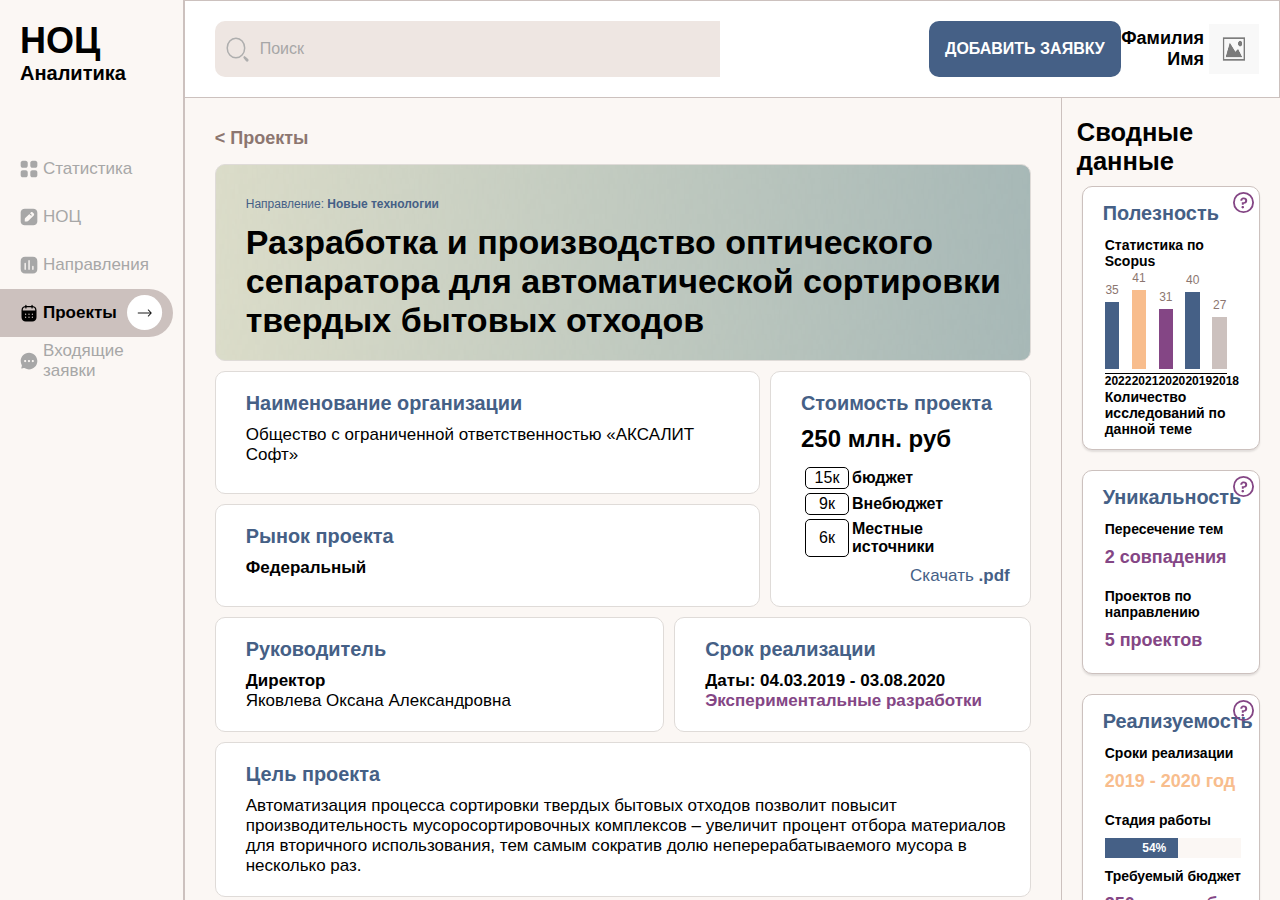
==== app/templates/index.html @ d34e3134 "Доработана отправка документов" ====
<html>
    <head>
        <title>НОЦ Аналитика</title>
        <link rel="stylesheet" href="../static/css/style.css">
    </head>
    <body>
        <header>
            <nav class="site-navigation">
                <div class="site-title">
                    <h1>НОЦ</h1>
                    <h3>Аналитика</h3>
                </div>
                <ul class="nav-items">
                    <li class="nav-item">
                        <a href="#" class="nav-item-link" id="nav-item-1">
                            <img src="../static/img/category.svg" class="nav-item-icon" width="18px" height="18px">
                            <span>Статистика</span>
                            <img src="../static/img/active_link.svg" class="nav_active_item" width="36px" height="36px">
                        </a>
                    </li>
                    <li class="nav-item">
                        <a href="#" class="nav-item-link" id="nav-item-2">
                            <img src="../static/img/square.svg" class="nav-item-icon"  width="18px" height="18px">
                            <span>НОЦ</span>
                            <img src="../static/img/active_link.svg" class="nav_active_item" width="36px" height="36px">
                        </a>
                    </li>
                    <li class="nav-item">
                        <a href="#" class="nav-item-link" id="nav-item-3">
                            <img src="../static/img/chart.svg" class="nav-item-icon"  width="18px" height="18px">
                            <span>Направления</span>
                            <img src="../static/img/active_link.svg" class="nav_active_item" width="36px" height="36px">
                        </a>
                    </li>
                    <li class="nav-item">
                        <a href="#" class="nav-item-link active" id="nav-item-4">
                            <img src="../static/img/calendar.svg" class="nav-item-icon"  width="18px" height="18px">
                            <span>Проекты</span>
                            <img src="../static/img/active_link.svg" class="nav_active_item" width="36px" height="36px">
                        </a>
                    </li>
                    <li class="nav-item">
                        <a href="#" class="nav-item-link" id="nav-item-5">
                            <img src="../static/img/chat.svg" class="nav-item-icon"   width="18px" height="18px">
                            <span>Входящие заявки</span>
                            <img src="../static/img/active_link.svg" class="nav_active_item" width="36px" height="36px">
                        </a>
                    </li>
                </ul>
            </nav>
        </header>
        <main>
            <section class="top-content">
                <div class="top-menu">
                    <div class="search">
                        <input type="text" placeholder="Поиск">
                        <img src="../static/img/search.svg" height="25px" width="25px" class="search-icon">
                    </div>
                    <button id="add_request">Добавить заявку</button>
                    <div class="profile">
                        <span>Фамилия <br> Имя</span>
                        <img src="../static/img/space.jpg" class="profile-icon" alt="Аватарка" width="50px" height="50px">
                    </div>
                </div>
            </section>
            <section class="left-content">
                <a href="#" id="back_link">&#706; Проекты</a>
                <div class="project_info">
                <div class="project_name">
                    <p>Направление: <b>Новые технологии</b></p>
                    <h1>Разработка и производство оптического сепаратора для автоматической сортировки твердых бытовых отходов</h1>
                </div>
                <div class="name_organisation left_cont_div">
                    <h3>Наименование организации</h3>
                    <p>Общество с ограниченной ответственностью &laquo;АКСАЛИТ Софт&raquo;</p>
                </div>
                <div class="project_cost left_cont_div">
                    <h3>Стоимость проекта</h3>
                    <p class="total_cost">250 млн. руб</p>
                    <table class="cost_table">
                        <tr>
                            <td class="cost">15к</td>
                            <td class="cost_name">бюджет</td>
                        </tr>
                        <tr>
                            <td class="cost">9к</td>
                            <td class="cost_name">Внебюджет</td>
                        </tr>
                        <tr>
                            <td class="cost">6к</td>
                            <td class="cost_name">Местные источники</td>
                        </tr>
                    </table>
                    <a href="#" download="" class="download_link">Скачать <b>.pdf</b></a>
                </div>
                <div class="project_market left_cont_div">
                    <h3>Рынок проекта</h3>
                    <p><b>Федеральный</b></p>
                </div>
                <div class="director left_cont_div">
                    <h3>Руководитель</h3>
                    <p><b>Директор</b></p>
                    <p>Яковлева Оксана Александровна</p>
                </div>
                <div class="implem_period left_cont_div">
                    <h3>Срок реализации</h3>
                    <p><b>Даты: <data>04.03.2019 - 03.08.2020</data></b></p>
                    <p class="implem_period_info">Экспериментальные разработки</p>
                </div>
                <div class="project_objective left_cont_div">
                  <h3>Цель проекта</h3>
                  <p>Автоматизация процесса сортировки твердых бытовых отходов позволит повысит производительность мусоросортировочных комплексов – увеличит процент отбора материалов для вторичного использования, тем самым сократив долю неперерабатываемого мусора в несколько раз.</p>
                </div>
                <div class="justifi_need left_cont_div">
                    <h3>Обоснование необходимости проекта</h3>
                    <p><b>Проблемы:</b></p>
                    <ol>
                        <li>отсутствие культуры сортировки мусора жителей городов;</li>
                        <li>высокий процент неперерабатываемого мусора на мусоросортировочных комплексах;</li>
                        <li>дорогостоящее импортное оборудование</li>
                    </ol>
                    <p><b>Возможности:</b></p>
                    <p>В проекте участвуют признанные эксперты из разных областей. Компания «АКСАЛИТ Софт» является экспертом в области анализа изображений на видеопотоке. ОАО «ПО «УОМЗ» производит оптико-электронные системы различного назначения. АО «ПНО «Орион» специализируется на разработке и выпуске изделий микрофотоэлектроники для оснащения оптико-электронных систем и комплексов в интересах науки промышленности, обороны, космической и других отраслей.</p>
                </div>
                <div class="project_result left_cont_div">
                    <h3>Результат проекта</h3>
                    <p>Конечным продуктом проекта является оптический сепаратор со следующими конкурентными преимуществами: </p>
                    <ol>
                        <li>100% разделение всех видов пластика;</li>
                        <li>размер определяемой фракции от 10 до 300 мм;</li>
                        <li>производительность 2-8 тонн в час;</li>
                        <li>средняя потребляемая мощность 8 кВт/ч;</li>
                        <li>отечественное производство;</li>
                        <li>доступность цены по сравнению с зарубежными аналогами</li>
                    </ol>
                </div>
                <div class="project_consumers left_cont_div">
                    <h3>Потребители проекта</h3>
                    <p>Основными потребителями являются мусоросортировочные комплексы и предприятия по переработке вторичного сырья со всей страны.</p>
                </div>
                </div>
            </section>
            <section class="right-content">
                <h2>Сводные данные</h2>
                <div class="uniqueness_col">
                    <img src="../static/img/question_mark.svg" class="question-mark"  title="Подробная информация" width="21px" height="21px">
                    <h3 class="uniqueness_col_title">Полезность</h3>
                    <table сlass="uniqueness_col_table">
                        <tr>
                            <td class="project_crit no_standart_td">Статистика по Scopus</td>
                            <td class="no_standart_td">
                                <div class="chart">
                                    <div class="x-axis"></div>
                                </div>
                            </td>
                        </tr>
                        <tr>
                            <td class="project_crit no_standart_td">Количество исследований по данной теме</td>
                        </tr>
                    </table>
                </div>
                <div class="uniqueness_col">
                    <img src="../static/img/question_mark.svg" class="question-mark" title="Подробная информация" width="21px" height="21px">
                    <h3 class="uniqueness_col_title">Уникальность</h3>
                    <table сlass="uniqueness_col_table">
                        <tr>
                            <td class="project_crit no_standart_td">Пересечение тем</td>
                            <td class="value_project_crit no_standart_td">2 совпадения</td>
                        </tr>
                        <tr>
                            <td class="project_crit no_standart_td">Проектов по направлению</td>
                            <td class="value_project_crit no_standart_td">5 проектов</td>
                        </tr>
                    </table>
                </div>
                <div class="uniqueness_col">
                    <img src="../static/img/question_mark.svg" class="question-mark" title="Подробная информация" width="21px" height="21px">
                    <h3 class="uniqueness_col_title">Реализуемость</h3>
                    <table сlass="uniqueness_col_table">
                        <tr>
                            <td class="project_crit no_standart_td">Сроки реализации</td>
                            <td class="value_project_crit_data no_standart_td">2019 - 2020 год</td>
                        </tr>
                        <tr>
                            <td class="project_crit no_standart_td">Стадия работы</td>
                            <td class="progress_bar no_standart_td">
                                <div class="progress-bar">
                                    <div class="progress">
                                      <span class="progress-text">54%</span>
                                </div>
                            </td>
                        </tr>
                        <tr>
                            <td class="project_crit no_standart_td">Требуемый бюджет</td>
                            <td class="value_project_crit no_standart_td">250 млн. руб</td>
                        </tr>
                    </table>
                </div>
            </section>
        </main>


        <div id="blackout"></div>
        <div id="form">
            <form action="/upload_file" method="post" enctype="multipart/form-data">
                <p>Перенесите документ</p>
                <label for="file-upload" class="custom-file-upload">
                    <img src="../static/img/download.svg" alt="Upload Image" width="106px" height="106px">
                    <p class="form-text">Загрузите документ в формате<br> <b>.pdf</b> или <b>.doc</b></p>
                  </label>
                  <input type="file" id="file-upload" name="file" accept=".pdf,.doc,.docx">
                <div class="form_buttons">
                    <button class="fill_form_butn" type="button">ЗАПОЛНИТЬ ФОРМУ</button>
                    <input class="send_doc_butn" type="submit" value="ОТПРАВИТЬ ДОКУМЕНТ">
                </div>
            </form>
        </div>
        <script src="../static/src/script.js"></script>
    </body>
</html>
---- app/static/css/style.css ----
body{
    margin: 0;
    padding: 0;
    font-family: 'Poppins', sans-serif;
    font-size: 17px;
    display: flex;
    flex-wrap: nowrap;
    background-color: #FBF7F4;
}

header{
    flex: 1;
    width: 265px;
    height: 100vh;
    overflow: hidden;
    border-right: 1px solid #CCC1BE;
}

.site-title{
    margin: 0;
    padding: 20px;
}

h1, h3{
    margin: 0;
    padding: 0;
}

.site-title h1{
    font-size: 36px;
}

.site-title h3{
    font-size: 20px;
}

a{
    margin: 0;
    padding: 0;
    text-decoration: none;
    color: inherit;
}

.nav-items{
    margin: 0;
    padding: 0;
    margin-top: 40px;
    margin-right: 10px;
    list-style: none;
}

.nav-item-icon{
    margin-right: 5px;
    padding-top: 15px;
    padding-bottom: 15px;
}

.nav-item a {
    display: flex;
    align-items: center;
    padding-left: 20px;
    color: #A7A7A7;
}

.nav_active_item{
    display: none;
    padding: 0;
    margin: 0;
    margin-left: auto;
    margin-right: 10px;
}

.nav-item-link:hover .nav_active_item, .active .nav_active_item{
    display: block;
}

.nav-item-link:hover{
    background-color: #CCC1BE;
    border-top-right-radius: 30px;
    border-bottom-right-radius: 30px;
    color: black;
    font-weight: bold;
}

.nav-item-link:hover .nav-item-icon, .active .nav-item-icon{
    filter: brightness(0) saturate(100%);
}

.active{
    background-color: #CCC1BE;
    border-top-right-radius: 30px;
    border-bottom-right-radius: 30px;
    color: black !important;
    font-weight: bold;
}

main{
    flex: 6;
    width: 100%;
    display: grid;
    grid-template-columns: 2fr 0.5fr;
    grid-template-rows: repeat(2, auto);
    grid-template-rows: auto 1fr;
}


.top-content{
    grid-column: 1 / -1;
    overflow: hidden;
    background-color: #FFFFFF;
    border: 1px solid #CCC1BE;
}

.top-menu{
    margin: 0;
    padding: 20px;
    padding-left: 30px;
    display: flex;
}

.search{
    display: inline-flex;
    width: 514px;
    height: 56px;
    margin: 0;
    padding: 0;
    border-radius: 10px;
    border-style: none;
    background-color: #EEE6E2;

}

.search-icon{
    align-self: center;
    padding-left: 10px;
    padding-right: 10px;
    order: -1;
}
.search input{
    margin: 0;
    padding: 0;
    border: 0;
    width: 460px;
    height: 56px;
    background-color: #EEE6E2;
}

.search input::placeholder {
    font-size: 16px;
    color: #A7A7A7;
}
.search input:focus {
    outline: none;
  }

.top-menu button{
    width: 212px;
    height: 56px;
    margin-left: 20%;
    border-style: none;
    border-radius: 10px;
    background-color: #456086;
    color: white;
    font-size: 16px;
    font-weight: bold;
    text-transform: uppercase;
    cursor: pointer;
}

.profile{
    display: flex;
    align-items: center;
    padding: 0;
    margin: 0;
    margin-left: auto;
    font-size: 18px;
    font-weight: bold;
    text-align: end;
}

.profile-icon{
    margin-left: 5px;
}

.left-content{
    overflow-y: scroll; 
    padding: 30px;
    border-left: 1px solid #CCC1BE;

    /* Строчка ниже "обединяет" элемента left-content и right-content */
    /* grid-column: 1 / span 2; */
}

.project_info{
    display: grid;
    grid-template-areas: "a a a a a a"
                         "b b b b b c"
                         "d d d d d c"
                         "e e e e f f"
                         "g g g g g g"
                         "h h h h h h"
                         "i i i i i i"
                         "j j j j j j";
    gap: 10px;
}

.right-content{
    overflow-y: scroll;
    border-left: 1px solid #CCC1BE;
 
}

.left-content::-webkit-scrollbar, .right-content::-webkit-scrollbar{
    display: none;
}


#blackout{
    background-color: rgba(1, 1, 1, 0.3);
    position: fixed;
    z-index: 100;
    display: none;
    width: 100%;
    height: 100%;
}


#form{
    z-index: 150;
    width: 600px;
    height: 300px;
    text-align: center;
    font-weight: bold;
    font-size: 20px;
    color: #456086;
    display: none;
    position: fixed;
    top: 50%;
    left: 50%;
    transform: translate(-50%, -50%);
    background-color: #FFFFFF;
    border-radius: 5px;
    border: none;
}

#form form{
    height: 100%;
    width: 100%;
}

.fill_form_butn, .send_doc_butn{
    width: 180px;
    height: 45px;
    border-radius: 5px;
    font-weight: bold;
    cursor: pointer;
}

.form_buttons{
    display: flex;
    flex-wrap: nowrap;
    column-gap: 20px;
    position: absolute;
    left: 0; bottom: 10px; right: 0;
    justify-content: center;

}

.fill_form_butn{
    color: #456086;
    border-color: #456086;
    background-color: #FFFFFF;
    border-style: solid;
}

.send_doc_butn{
    color: #FFFFFF;
    border: none;
    background-color: #456086;
}

#file-upload {
    display: none;
}

.custom-file-upload p{
    font-size: 14px;
    color: black;
    font-weight: normal;
}

.custom-file-upload {
    display: inline-block;
    cursor: pointer;
}

.right-content h2{
    margin: 0;
    padding: 0;
    margin-top: 20px;
    margin-left: 15px;
}

.uniqueness_col{
    position: relative;
    margin: 20px;
    margin-top: 10px;
    padding: 0;
    padding-top: 15px;
    padding-left: 20px;
    padding-right: 10px;
    background-color: #FFFFFF;
    border-radius: 10px;
    border-style: solid;
    border-color: #CCC1BE;
    border-width: thin;
    box-shadow: 0 2px 2px rgba(0, 0, 0, 0.10);
}

table{
    padding: 0;
    margin: 0;
    
}

tr, .no_standart_td{
    border: none;
    display: block;
    padding: 0;
    margin: 0;
}

.question-mark{
    position: absolute;
    top: 0;
    right: 0;
    padding: 5px;
    cursor: pointer;
}

.uniqueness_col_title{
    color: #456086;
    font-weight: bold;
    padding-bottom: 10px;
}

.project_crit{
    font-weight: bold;
    font-size: 14px;
    padding-bottom: 10px;
}

.value_project_crit, .value_project_crit_data{
    color: #844685;
    font-weight: bold;
    font-size: 18px;
    padding-bottom: 20px;
}

.value_project_crit_data{
    color: #F8BD8D;
}

.progress-bar {
    width: 100%;
    height: 20px;
    margin-bottom: 10px;
    background-color: #FBF7F4;
  }
  
.progress {
    width: 54%;
    height: 100%;
    background-color: #456086;
    position: relative;
    display: flex;
    align-items: center;
    justify-content: center;
}
  
.progress-text {
    color: #FFFFFF;
    font-size: 12px;
    font-weight: bold;
    position: absolute;
    right: 0;
    transform: translateX(-50%);
}

.chart {
    margin-top: 10px;
    margin-right: 20px;
    display: block;
    width: auto;
    height: 100px;
    position: relative;

}
.bar {
    width: 20%;
    margin-right: 2%;
    display: inline-block;
    position: absolute;
    bottom: 20px;

    /* Прикалюха */
    white-space: nowrap;
}
.bar-value {
    position: absolute;
    bottom: calc(100% + 5px);
    left: 0;
    right: 0;
    text-align: center;
    font-size: 12px;
    color: #8C7670;
}
.x-axis {
    position: absolute;
    bottom: -5px;
    left: 0;
    right: 0;
    height: 20px;
    border-top: solid #000 thin;

    /* Прикалюха */
    white-space: nowrap;

}
.x-axis-value {
    position: absolute;
    display: inline-block;
    width: 20%;
    margin-right: 2%;
    text-align: center;
    font-size: 12px;
    font-weight: bold;
}

.project_info div{
    background-color: #FFFFFF;
    border-style: solid;
    border-color: #DFDBD8;
    border-width: thin;
    border-radius: 10px;
    padding: 20px;
    padding-left: 30px;
}

.left-content h3{
    color: #456086;
    margin: 0;
    margin-bottom: 10px;
    padding: 0;
}

ol{
    margin: 0;
    margin-top: 10px;
    margin-bottom: 10px;
    padding: 0;
    list-style: 0;
}
ol li{
    list-style: none;
    padding: 0;
    margin: 0;
}

ol li::before{
    content: "\2014";
    margin-right: 5px;
}

.left_cont_div p, .left_cont_div b{
    padding: 0;
    margin: 0;
}

.name_organisation{
    grid-area: b;
}

.project_cost{
    grid-area: c;
}

.project_market{
    grid-area: d;
}

.director{
    grid-area: e;
}

.implem_period{
    grid-area: f;
}

.project_objective{
    grid-area: g;
}

.justifi_need{
    grid-area: h;
}

.project_result{
    grid-area: i;
}

.project_consumers{
    grid-area: j;
}

.total_cost{
    font-size: 24px;
    font-weight: bold;
}

.cost_table{
    margin-top: 10px;
}

.cost{
    width: 40px;
    text-align: center;
    border-style: solid;
    border-width: thin;
    border-radius: 5px;
}

.cost_name{
    font-weight: bold;
}

.project_name{
    grid-area: a;
    background: url("../img/project_name_bg.png");
    background-attachment: fixed;
    background-repeat: no-repeat;
    background-size: 100% 100%;
}

.project_name p{
    color: #456086;
    font-size: 12px;
}

.implem_period_info{
    color:#844685;
    font-weight: bold;
}

.download_link{
    margin-top: 5px;
    color: #456086;
    float: right;
}

#back_link{
    display: block;
    margin-bottom: 15px;
    color: #8C7670;
    font-weight: bold;
    font-size: 18px;
}

#uniqueness_inform{
    display: block;
    width: 600px;
    height: 300px;
    z-index: 100;
    position: fixed;
    top: 50%;
    left: 50%;
    transform: translate(-50%, -50%);
    text-align: center;
    background-color: #FFFFFF;
    border-radius: 5px;
    border: none;
}


@media screen and (max-width: 800px) {
    .right-content{
        display: none;
    }
    main{
        grid-template-columns: 1fr;
    }
}
@media screen and (max-width: 1000px) {
    header{
        display: none;
    }
}
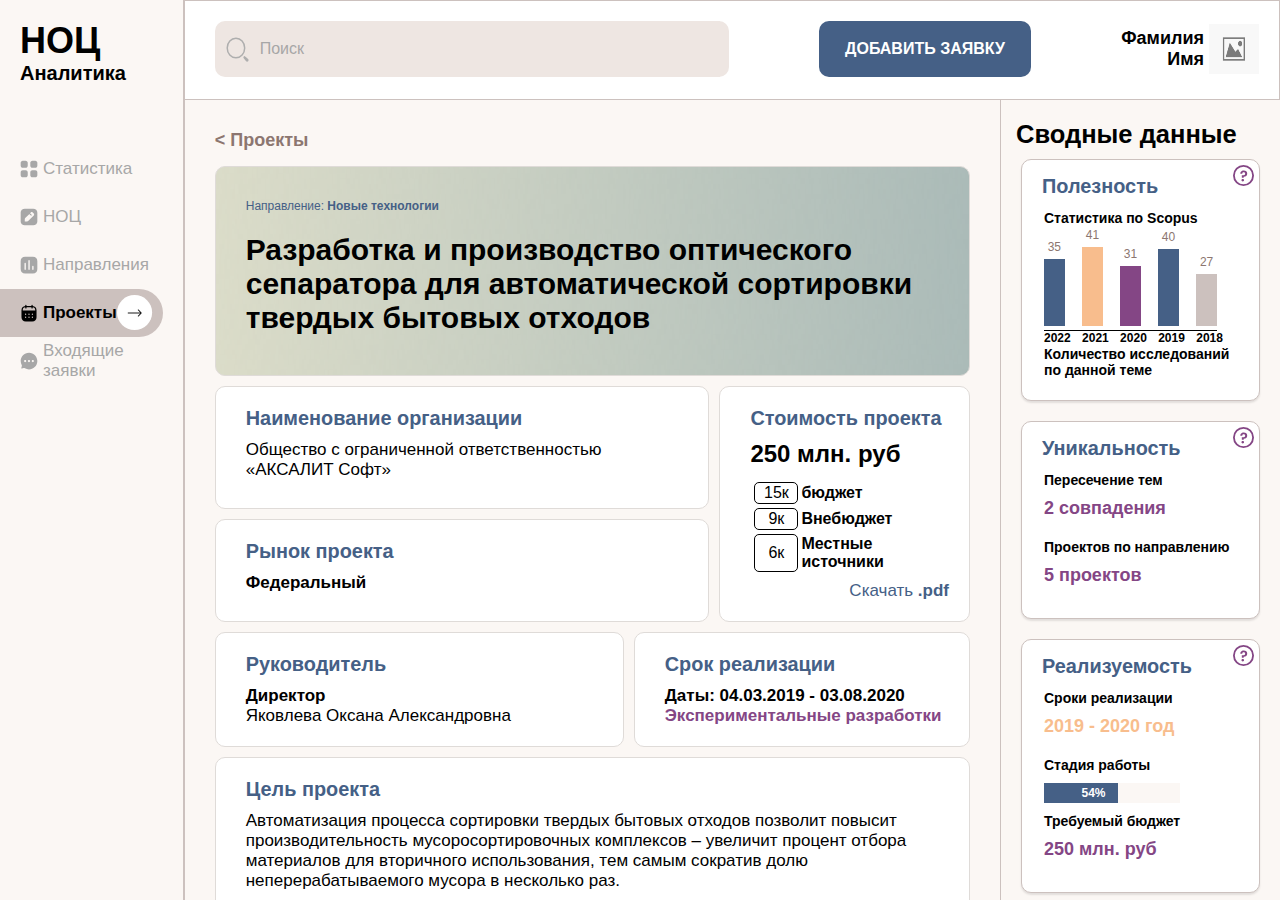
==== commit c11fe65b: "add statistic page" ====
--- a/app/templates/index.html
+++ b/app/templates/index.html
@@ -7,12 +7,11 @@
         <header>
             <nav class="site-navigation">
                 <div class="site-title">
-                    <h1>НОЦ</h1>
-                    <h3>Аналитика</h3>
+                    <h1>НОЦ<br><span class="analitica">Аналитика</span></h1>
                 </div>
                 <ul class="nav-items">
                     <li class="nav-item">
-                        <a href="#" class="nav-item-link" id="nav-item-1">
+                        <a href="./statistic.html" class="nav-item-link" id="nav-item-1">
                             <img src="../static/img/category.svg" class="nav-item-icon" width="18px" height="18px">
                             <span>Статистика</span>
                             <img src="../static/img/active_link.svg" class="nav_active_item" width="36px" height="36px">
@@ -50,7 +49,7 @@
             </nav>
         </header>
         <main>
-            <section class="top-content">
+            <div class="top-content">
                 <div class="top-menu">
                     <div class="search">
                         <input type="text" placeholder="Поиск">
@@ -62,8 +61,9 @@
                         <img src="../static/img/space.jpg" class="profile-icon" alt="Аватарка" width="50px" height="50px">
                     </div>
                 </div>
-            </section>
-            <section class="left-content">
+            </div>
+            <div class="project_main">
+            <div class="left-content">
                 <a href="#" id="back_link">&#706; Проекты</a>
                 <div class="project_info">
                 <div class="project_name">
@@ -139,13 +139,13 @@
                     <p>Основными потребителями являются мусоросортировочные комплексы и предприятия по переработке вторичного сырья со всей страны.</p>
                 </div>
                 </div>
-            </section>
-            <section class="right-content">
+            </div>
+            <div class="right-content">
                 <h2>Сводные данные</h2>
-                <div class="uniqueness_col">
+                <div class="sum_data_block">
                     <img src="../static/img/question_mark.svg" class="question-mark"  title="Подробная информация" width="21px" height="21px">
-                    <h3 class="uniqueness_col_title">Полезность</h3>
-                    <table сlass="uniqueness_col_table">
+                    <h3 class="sum_data_block_title">Полезность</h3>
+                    <table сlass="sum_data_block_table">
                         <tr>
                             <td class="project_crit no_standart_td">Статистика по Scopus</td>
                             <td class="no_standart_td">
@@ -159,10 +159,10 @@
                         </tr>
                     </table>
                 </div>
-                <div class="uniqueness_col">
+                <div class="sum_data_block">
                     <img src="../static/img/question_mark.svg" class="question-mark" title="Подробная информация" width="21px" height="21px">
-                    <h3 class="uniqueness_col_title">Уникальность</h3>
-                    <table сlass="uniqueness_col_table">
+                    <h3 class="sum_data_block_title">Уникальность</h3>
+                    <table сlass="sum_data_block_table">
                         <tr>
                             <td class="project_crit no_standart_td">Пересечение тем</td>
                             <td class="value_project_crit no_standart_td">2 совпадения</td>
@@ -173,10 +173,10 @@
                         </tr>
                     </table>
                 </div>
-                <div class="uniqueness_col">
+                <div class="sum_data_block">
                     <img src="../static/img/question_mark.svg" class="question-mark" title="Подробная информация" width="21px" height="21px">
-                    <h3 class="uniqueness_col_title">Реализуемость</h3>
-                    <table сlass="uniqueness_col_table">
+                    <h3 class="sum_data_block_title">Реализуемость</h3>
+                    <table сlass="sum_data_block_table">
                         <tr>
                             <td class="project_crit no_standart_td">Сроки реализации</td>
                             <td class="value_project_crit_data no_standart_td">2019 - 2020 год</td>
@@ -196,7 +196,8 @@
                         </tr>
                     </table>
                 </div>
-            </section>
+            </div>
+            </div>
         </main>
 
 
@@ -216,5 +217,6 @@
             </form>
         </div>
         <script src="../static/src/script.js"></script>
+        <script src="../static/src/projects.js"></script>
     </body>
 </html>--- a/app/static/css/style.css
+++ b/app/static/css/style.css
@@ -6,6 +6,13 @@
     display: flex;
     flex-wrap: nowrap;
     background-color: #FBF7F4;
+}
+
+a{
+    margin: 0;
+    padding: 0;
+    text-decoration: none;
+    color: inherit;
 }
 
 header{
@@ -21,31 +28,23 @@
     padding: 20px;
 }
 
-h1, h3{
-    margin: 0;
-    padding: 0;
-}
-
 .site-title h1{
+    margin: 0;
+    padding: 0;
     font-size: 36px;
 }
 
-.site-title h3{
+.site-title .analitica{
+    margin: 0;
+    padding: 0;
     font-size: 20px;
 }
 
-a{
-    margin: 0;
-    padding: 0;
-    text-decoration: none;
-    color: inherit;
-}
-
 .nav-items{
     margin: 0;
     padding: 0;
     margin-top: 40px;
-    margin-right: 10px;
+    margin-right: 20px;
     list-style: none;
 }
 
@@ -94,18 +93,22 @@
     font-weight: bold;
 }
 
+
 main{
     flex: 6;
     width: 100%;
     display: grid;
-    grid-template-columns: 2fr 0.5fr;
-    grid-template-rows: repeat(2, auto);
-    grid-template-rows: auto 1fr;
-}
-
+    grid-template-rows: 100px 1fr;
+}
+
+.project_main{
+    width: 100%;
+    display: grid;
+    grid-template-columns: auto 280px;
+    overflow: hidden;
+}
 
 .top-content{
-    grid-column: 1 / -1;
     overflow: hidden;
     background-color: #FFFFFF;
     border: 1px solid #CCC1BE;
@@ -156,7 +159,7 @@
 .top-menu button{
     width: 212px;
     height: 56px;
-    margin-left: 20%;
+    margin-left: auto;
     border-style: none;
     border-radius: 10px;
     background-color: #456086;
@@ -186,9 +189,6 @@
     overflow-y: scroll; 
     padding: 30px;
     border-left: 1px solid #CCC1BE;
-
-    /* Строчка ниже "обединяет" элемента left-content и right-content */
-    /* grid-column: 1 / span 2; */
 }
 
 .project_info{
@@ -301,14 +301,19 @@
     margin-left: 15px;
 }
 
-.uniqueness_col{
+.right-content h3{
+    margin: 0;
+}
+
+.sum_data_block{
     position: relative;
     margin: 20px;
     margin-top: 10px;
     padding: 0;
     padding-top: 15px;
+    padding-bottom: 10px;
     padding-left: 20px;
-    padding-right: 10px;
+    padding-right: 20px;
     background-color: #FFFFFF;
     border-radius: 10px;
     border-style: solid;
@@ -320,7 +325,6 @@
 table{
     padding: 0;
     margin: 0;
-    
 }
 
 tr, .no_standart_td{
@@ -338,7 +342,7 @@
     cursor: pointer;
 }
 
-.uniqueness_col_title{
+.sum_data_block_title{
     color: #456086;
     font-weight: bold;
     padding-bottom: 10px;
@@ -361,7 +365,7 @@
     color: #F8BD8D;
 }
 
-.progress-bar {
+.progress-bar{
     width: 100%;
     height: 20px;
     margin-bottom: 10px;
@@ -547,6 +551,10 @@
     font-size: 12px;
 }
 
+.project_name h1{
+    font-size: 30px;
+}
+
 .implem_period_info{
     color:#844685;
     font-weight: bold;
@@ -586,7 +594,7 @@
     .right-content{
         display: none;
     }
-    main{
+    .project_main{
         grid-template-columns: 1fr;
     }
 }
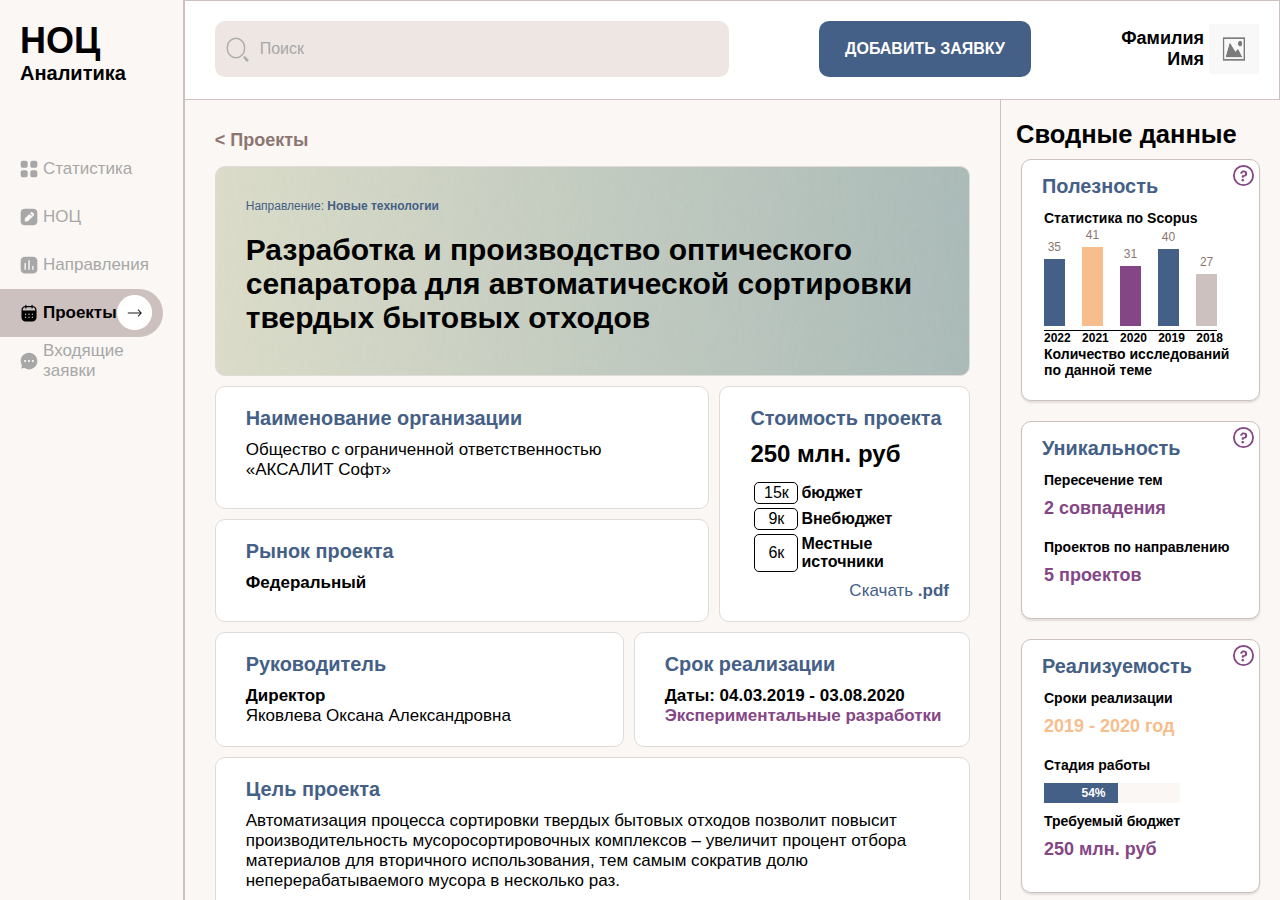
==== commit 979abdcd: "add profile page" ====
--- a/app/templates/index.html
+++ b/app/templates/index.html
@@ -11,7 +11,7 @@
                 </div>
                 <ul class="nav-items">
                     <li class="nav-item">
-                        <a href="./statistic.html" class="nav-item-link" id="nav-item-1">
+                        <a href="./statistic" class="nav-item-link" id="nav-item-1">
                             <img src="../static/img/category.svg" class="nav-item-icon" width="18px" height="18px">
                             <span>Статистика</span>
                             <img src="../static/img/active_link.svg" class="nav_active_item" width="36px" height="36px">
@@ -32,7 +32,7 @@
                         </a>
                     </li>
                     <li class="nav-item">
-                        <a href="#" class="nav-item-link active" id="nav-item-4">
+                        <a href="./" class="nav-item-link active" id="nav-item-4">
                             <img src="../static/img/calendar.svg" class="nav-item-icon"  width="18px" height="18px">
                             <span>Проекты</span>
                             <img src="../static/img/active_link.svg" class="nav_active_item" width="36px" height="36px">
@@ -56,10 +56,10 @@
                         <img src="../static/img/search.svg" height="25px" width="25px" class="search-icon">
                     </div>
                     <button id="add_request">Добавить заявку</button>
-                    <div class="profile">
+                    <a href="./profile" class="profile">
                         <span>Фамилия <br> Имя</span>
                         <img src="../static/img/space.jpg" class="profile-icon" alt="Аватарка" width="50px" height="50px">
-                    </div>
+                    </a>
                 </div>
             </div>
             <div class="project_main">
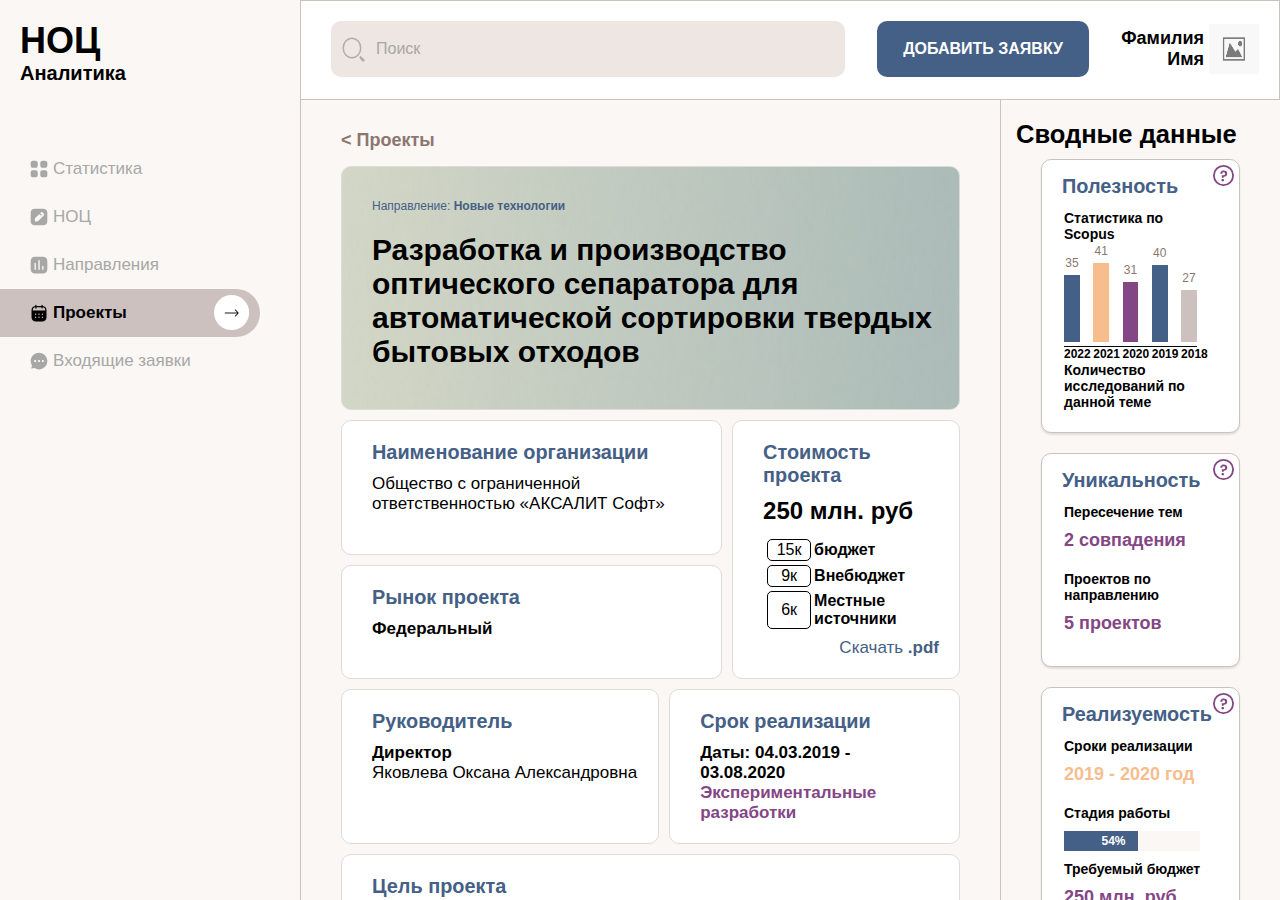
==== commit 0bce5d6b: "add new pages and rework old pages" ====
--- a/app/templates/index.html
+++ b/app/templates/index.html
@@ -1,7 +1,7 @@
 <html>
     <head>
         <title>НОЦ Аналитика</title>
-        <link rel="stylesheet" href="../static/css/style.css">
+        <link rel="stylesheet" href="../static/css/project-style.css">
     </head>
     <body>
         <header>
@@ -18,7 +18,7 @@
                         </a>
                     </li>
                     <li class="nav-item">
-                        <a href="#" class="nav-item-link" id="nav-item-2">
+                        <a href="./noc" class="nav-item-link" id="nav-item-2">
                             <img src="../static/img/square.svg" class="nav-item-icon"  width="18px" height="18px">
                             <span>НОЦ</span>
                             <img src="../static/img/active_link.svg" class="nav_active_item" width="36px" height="36px">
@@ -32,14 +32,14 @@
                         </a>
                     </li>
                     <li class="nav-item">
-                        <a href="./" class="nav-item-link active" id="nav-item-4">
+                        <a href="./projects" class="nav-item-link active" id="nav-item-4">
                             <img src="../static/img/calendar.svg" class="nav-item-icon"  width="18px" height="18px">
                             <span>Проекты</span>
                             <img src="../static/img/active_link.svg" class="nav_active_item" width="36px" height="36px">
                         </a>
                     </li>
                     <li class="nav-item">
-                        <a href="#" class="nav-item-link" id="nav-item-5">
+                        <a href="./incom_app" class="nav-item-link" id="nav-item-5">
                             <img src="../static/img/chat.svg" class="nav-item-icon"   width="18px" height="18px">
                             <span>Входящие заявки</span>
                             <img src="../static/img/active_link.svg" class="nav_active_item" width="36px" height="36px">
@@ -64,7 +64,7 @@
             </div>
             <div class="project_main">
             <div class="left-content">
-                <a href="#" id="back_link">&#706; Проекты</a>
+                <a href="./projects" id="back_link">&#706; Проекты</a>
                 <div class="project_info">
                 <div class="project_name">
                     <p>Направление: <b>Новые технологии</b></p>
@@ -203,7 +203,7 @@
 
         <div id="blackout"></div>
         <div id="form">
-            <form action="/upload_file" method="post" enctype="multipart/form-data">
+            <form action="/upload_file" method="post" enctype="multipart/form-data" class="upload_file_noc">
                 <p>Перенесите документ</p>
                 <label for="file-upload" class="custom-file-upload">
                     <img src="../static/img/download.svg" alt="Upload Image" width="106px" height="106px">
@@ -217,6 +217,6 @@
             </form>
         </div>
         <script src="../static/src/script.js"></script>
-        <script src="../static/src/projects.js"></script>
+        <script src="../static/src/project.js"></script>
     </body>
 </html>--- a/app/static/css/project-style.css
+++ b/app/static/css/project-style.css
@@ -0,0 +1,610 @@
+body{
+    margin: 0;
+    padding: 0;
+    font-family: 'Poppins', sans-serif;
+    font-size: 17px;
+    display: flex;
+    flex-wrap: nowrap;
+    background-color: #FBF7F4;
+}
+
+a{
+    margin: 0;
+    padding: 0;
+    text-decoration: none;
+    color: inherit;
+}
+
+header{
+    flex: 1;
+    min-width: 300px;
+    height: 100vh;
+    overflow: hidden;
+    border-right: 1px solid #CCC1BE;
+}
+
+.site-title{
+    margin: 0;
+    padding: 20px;
+}
+
+.site-title h1{
+    margin: 0;
+    padding: 0;
+    font-size: 36px;
+}
+
+.site-title .analitica{
+    margin: 0;
+    padding: 0;
+    font-size: 20px;
+}
+
+.nav-items{
+    margin: 0;
+    padding: 0;
+    margin-top: 40px;
+    margin-right: 40px;
+    list-style: none;
+}
+
+.nav-item-icon{
+    margin-right: 5px;
+    padding-top: 15px;
+    padding-bottom: 15px;
+}
+
+.nav-item a {
+    display: flex;
+    align-items: center;
+    padding-left: 30px;
+    color: #A7A7A7;
+}
+
+.nav_active_item{
+    display: none;
+    padding: 0;
+    margin: 0;
+    margin-left: auto;
+    margin-right: 10px;
+}
+
+.nav-item-link:hover .nav_active_item, .active .nav_active_item{
+    display: block;
+}
+
+.nav-item-link:hover{
+    background-color: #CCC1BE;
+    border-top-right-radius: 30px;
+    border-bottom-right-radius: 30px;
+    color: black;
+    font-weight: bold;
+}
+
+.nav-item-link:hover .nav-item-icon, .active .nav-item-icon{
+    filter: brightness(0) saturate(100%);
+}
+
+.active{
+    background-color: #CCC1BE;
+    border-top-right-radius: 30px;
+    border-bottom-right-radius: 30px;
+    color: black !important;
+    font-weight: bold;
+}
+
+
+main{
+    flex: 6;
+    width: 100%;
+    display: grid;
+    grid-template-rows: 100px 1fr;
+}
+
+.project_main{
+    width: 100%;
+    display: grid;
+    grid-template-columns: auto 280px;
+    overflow: hidden;
+}
+
+.top-content{
+    overflow: hidden;
+    background-color: #FFFFFF;
+    border: 1px solid #CCC1BE;
+    border-left: none;
+}
+
+.top-menu{
+    margin: 0;
+    padding: 20px;
+    padding-left: 30px;
+    display: flex;
+}
+
+.search{
+    display: inline-flex;
+    width: 514px;
+    height: 56px;
+    margin: 0;
+    padding: 0;
+    border-radius: 10px;
+    border-style: none;
+    background-color: #EEE6E2;
+
+}
+
+.search-icon{
+    align-self: center;
+    padding-left: 10px;
+    padding-right: 10px;
+    order: -1;
+}
+.search input{
+    margin: 0;
+    padding: 0;
+    border: 0;
+    width: 460px;
+    height: 56px;
+    background-color: #EEE6E2;
+}
+
+.search input::placeholder {
+    font-size: 16px;
+    color: #A7A7A7;
+}
+.search input:focus {
+    outline: none;
+  }
+
+.top-menu button{
+    width: 212px;
+    height: 56px;
+    margin-left: auto;
+    border-style: none;
+    border-radius: 10px;
+    background-color: #456086;
+    color: white;
+    font-size: 16px;
+    font-weight: bold;
+    text-transform: uppercase;
+    cursor: pointer;
+}
+
+.profile{
+    display: flex;
+    align-items: center;
+    padding: 0;
+    margin: 0;
+    margin-left: auto;
+    font-size: 18px;
+    font-weight: bold;
+    text-align: end;
+}
+
+.profile-icon{
+    margin-left: 5px;
+}
+
+.left-content{
+    overflow-y: scroll; 
+    padding: 30px;
+    padding-right: 40px;
+    padding-left: 40px;
+    border-left: none;
+}
+
+.project_info{
+    display: grid;
+    grid-template-areas: "a a a a a a"
+                         "b b b b b c"
+                         "d d d d d c"
+                         "e e e e f f"
+                         "g g g g g g"
+                         "h h h h h h"
+                         "i i i i i i"
+                         "j j j j j j";
+    gap: 10px;
+}
+
+.right-content{
+    overflow-y: scroll;
+    border-left: 1px solid #CCC1BE;
+ 
+}
+
+.left-content::-webkit-scrollbar, .right-content::-webkit-scrollbar{
+    display: none;
+}
+
+
+#blackout{
+    background-color: rgba(1, 1, 1, 0.3);
+    position: fixed;
+    z-index: 100;
+    display: none;
+    width: 100%;
+    height: 100%;
+}
+
+
+#form{
+    z-index: 150;
+    width: 600px;
+    height: 300px;
+    text-align: center;
+    font-weight: bold;
+    font-size: 20px;
+    color: #456086;
+    display: none;
+    position: fixed;
+    top: 50%;
+    left: 50%;
+    transform: translate(-50%, -50%);
+    background-color: #FFFFFF;
+    border-radius: 5px;
+    border: none;
+}
+
+#form form{
+    height: 100%;
+    width: 100%;
+}
+
+.fill_form_butn, .send_doc_butn{
+    width: 180px;
+    height: 45px;
+    border-radius: 5px;
+    font-weight: bold;
+    cursor: pointer;
+}
+
+.form_buttons{
+    display: flex;
+    flex-wrap: nowrap;
+    column-gap: 20px;
+    position: absolute;
+    left: 0; bottom: 10px; right: 0;
+    justify-content: center;
+
+}
+
+.fill_form_butn{
+    color: #456086;
+    border-color: #456086;
+    background-color: #FFFFFF;
+    border-style: solid;
+}
+
+.send_doc_butn{
+    color: #FFFFFF;
+    border: none;
+    background-color: #456086;
+}
+
+#file-upload {
+    display: none;
+}
+
+.custom-file-upload p{
+    font-size: 14px;
+    color: black;
+    font-weight: normal;
+}
+
+.custom-file-upload {
+    display: inline-block;
+    cursor: pointer;
+}
+
+.right-content h2{
+    margin: 0;
+    padding: 0;
+    margin-top: 20px;
+    margin-left: 15px;
+}
+
+.right-content h3{
+    margin: 0;
+}
+
+.sum_data_block{
+    position: relative;
+    margin: 20px;
+    margin-left: 40px;
+    margin-right: 40px;
+    margin-top: 10px;
+    padding: 0;
+    padding-top: 15px;
+    padding-bottom: 10px;
+    padding-left: 20px;
+    padding-right: 20px;
+    background-color: #FFFFFF;
+    border-radius: 10px;
+    border-style: solid;
+    border-color: #CCC1BE;
+    border-width: thin;
+    box-shadow: 0 2px 2px rgba(0, 0, 0, 0.10);
+}
+
+table{
+    padding: 0;
+    margin: 0;
+}
+
+tr, .no_standart_td{
+    border: none;
+    display: block;
+    padding: 0;
+    margin: 0;
+}
+
+.question-mark{
+    position: absolute;
+    top: 0;
+    right: 0;
+    padding: 5px;
+    cursor: pointer;
+}
+
+.sum_data_block_title{
+    color: #456086;
+    font-weight: bold;
+    padding-bottom: 10px;
+}
+
+.project_crit{
+    font-weight: bold;
+    font-size: 14px;
+    padding-bottom: 10px;
+}
+
+.value_project_crit, .value_project_crit_data{
+    color: #844685;
+    font-weight: bold;
+    font-size: 18px;
+    padding-bottom: 20px;
+}
+
+.value_project_crit_data{
+    color: #F8BD8D;
+}
+
+.progress-bar{
+    width: 100%;
+    height: 20px;
+    margin-bottom: 10px;
+    background-color: #FBF7F4;
+  }
+  
+.progress {
+    width: 54%;
+    height: 100%;
+    background-color: #456086;
+    position: relative;
+    display: flex;
+    align-items: center;
+    justify-content: center;
+}
+  
+.progress-text {
+    color: #FFFFFF;
+    font-size: 12px;
+    font-weight: bold;
+    position: absolute;
+    right: 0;
+    transform: translateX(-50%);
+}
+
+.chart {
+    margin-top: 10px;
+    margin-right: 20px;
+    display: block;
+    width: auto;
+    height: 100px;
+    position: relative;
+
+}
+.bar {
+    width: 20%;
+    margin-right: 2%;
+    display: inline-block;
+    position: absolute;
+    bottom: 20px;
+
+    /* Прикалюха */
+    white-space: nowrap;
+}
+.bar-value {
+    position: absolute;
+    bottom: calc(100% + 5px);
+    left: 0;
+    right: 0;
+    text-align: center;
+    font-size: 12px;
+    color: #8C7670;
+}
+.x-axis {
+    position: absolute;
+    bottom: -5px;
+    left: 0;
+    right: 0;
+    height: 20px;
+    border-top: solid #000 thin;
+
+    /* Прикалюха */
+    white-space: nowrap;
+
+}
+.x-axis-value {
+    position: absolute;
+    display: inline-block;
+    width: 20%;
+    margin-right: 2%;
+    text-align: center;
+    font-size: 12px;
+    font-weight: bold;
+}
+
+.project_info div{
+    background-color: #FFFFFF;
+    border-style: solid;
+    border-color: #DFDBD8;
+    border-width: thin;
+    border-radius: 10px;
+    padding: 20px;
+    padding-left: 30px;
+}
+
+.left-content h3{
+    color: #456086;
+    margin: 0;
+    margin-bottom: 10px;
+    padding: 0;
+}
+
+ol{
+    margin: 0;
+    margin-top: 10px;
+    margin-bottom: 10px;
+    padding: 0;
+    list-style: 0;
+}
+ol li{
+    list-style: none;
+    padding: 0;
+    margin: 0;
+}
+
+ol li::before{
+    content: "\2014";
+    margin-right: 5px;
+}
+
+.left_cont_div p, .left_cont_div b{
+    padding: 0;
+    margin: 0;
+}
+
+.name_organisation{
+    grid-area: b;
+}
+
+.project_cost{
+    grid-area: c;
+}
+
+.project_market{
+    grid-area: d;
+}
+
+.director{
+    grid-area: e;
+}
+
+.implem_period{
+    grid-area: f;
+}
+
+.project_objective{
+    grid-area: g;
+}
+
+.justifi_need{
+    grid-area: h;
+}
+
+.project_result{
+    grid-area: i;
+}
+
+.project_consumers{
+    grid-area: j;
+}
+
+.total_cost{
+    font-size: 24px;
+    font-weight: bold;
+}
+
+.cost_table{
+    margin-top: 10px;
+}
+
+.cost{
+    width: 40px;
+    text-align: center;
+    border-style: solid;
+    border-width: thin;
+    border-radius: 5px;
+}
+
+.cost_name{
+    font-weight: bold;
+}
+
+.project_name{
+    grid-area: a;
+    background: url("../img/project_name_bg.png");
+    background-attachment: fixed;
+    background-repeat: no-repeat;
+    background-size: 100% 100%;
+}
+
+.project_name p{
+    color: #456086;
+    font-size: 12px;
+}
+
+.project_name h1{
+    font-size: 30px;
+}
+
+.implem_period_info{
+    color:#844685;
+    font-weight: bold;
+}
+
+.download_link{
+    margin-top: 5px;
+    color: #456086;
+    float: right;
+}
+
+#back_link{
+    display: block;
+    margin-bottom: 15px;
+    color: #8C7670;
+    font-weight: bold;
+    font-size: 18px;
+}
+
+#uniqueness_inform{
+    display: block;
+    width: 600px;
+    height: 300px;
+    z-index: 100;
+    position: fixed;
+    top: 50%;
+    left: 50%;
+    transform: translate(-50%, -50%);
+    text-align: center;
+    background-color: #FFFFFF;
+    border-radius: 5px;
+    border: none;
+}
+
+
+@media screen and (max-width: 800px) {
+    .right-content{
+        display: none;
+    }
+    .project_main{
+        grid-template-columns: 1fr;
+    }
+}
+@media screen and (max-width: 1000px) {
+    header{
+        display: none;
+    }
+}
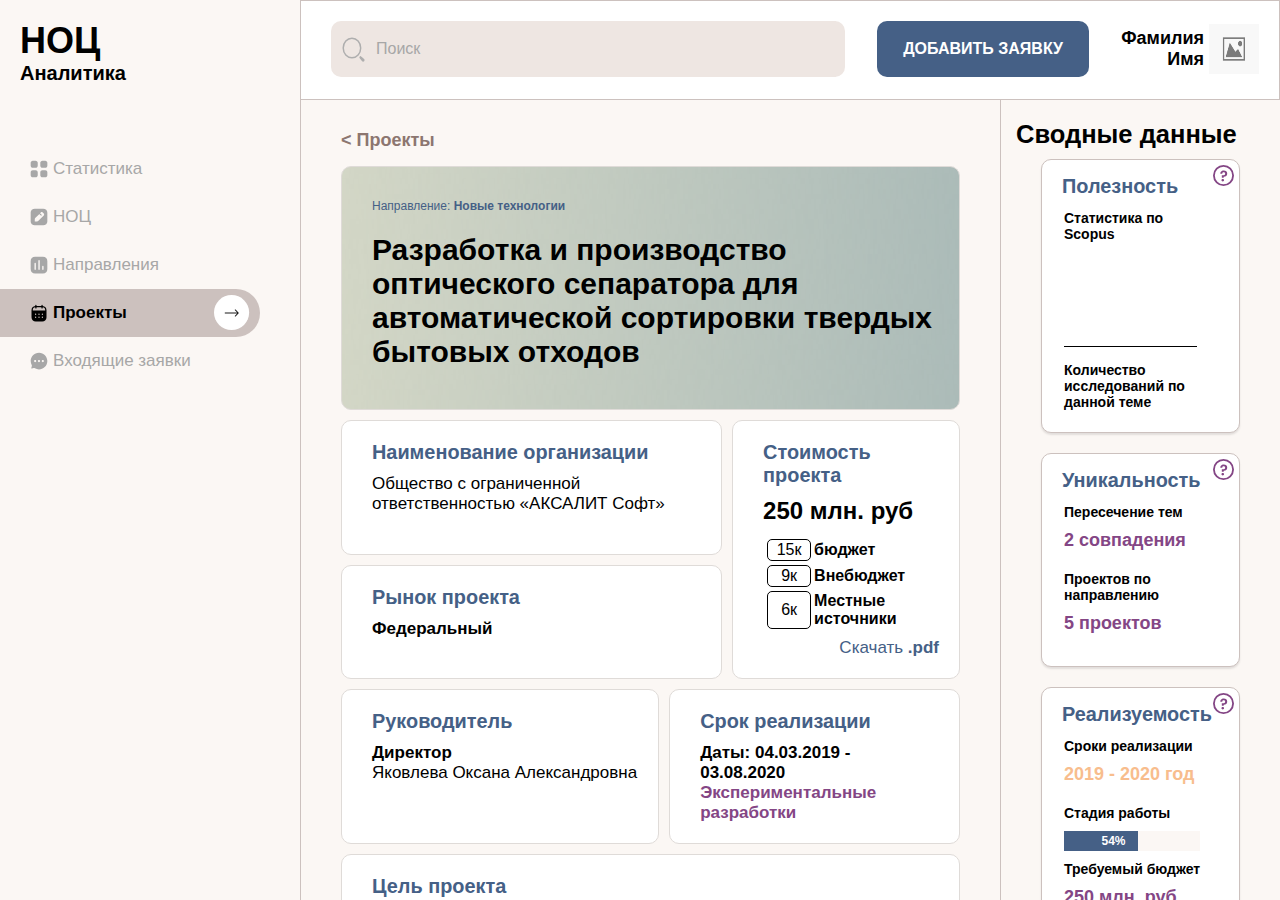
==== commit e7af5886: "Добавил страницу "направления" + изменил стили" ====
--- a/app/templates/index.html
+++ b/app/templates/index.html
@@ -25,7 +25,7 @@
                         </a>
                     </li>
                     <li class="nav-item">
-                        <a href="#" class="nav-item-link" id="nav-item-3">
+                        <a href="./directions" class="nav-item-link" id="nav-item-3">
                             <img src="../static/img/chart.svg" class="nav-item-icon"  width="18px" height="18px">
                             <span>Направления</span>
                             <img src="../static/img/active_link.svg" class="nav_active_item" width="36px" height="36px">
--- a/app/static/css/project-style.css
+++ b/app/static/css/project-style.css
@@ -171,7 +171,7 @@
     cursor: pointer;
 }
 
-.profile{
+.profile, .profile_not_auth{
     display: flex;
     align-items: center;
     padding: 0;
@@ -180,6 +180,20 @@
     font-size: 18px;
     font-weight: bold;
     text-align: end;
+}
+
+.profile_not_auth{
+    padding: 0 30 0 30;
+    font-size: 20px;
+    color: #FFFFFF;
+    background-color: #456086;
+    border-radius: 10px;
+    border: thin solid #456086
+}
+
+.profile_not_auth:hover{
+    color: #456086;
+    background-color: #FFFFFF;
 }
 
 .profile-icon{
@@ -594,6 +608,242 @@
     border: none;
 }
 
+.registration{
+    width: 652px;
+    height: 455px;
+    background: #FFFFFF;
+    margin-left: auto;
+    margin-right: auto;
+}
+
+.auth_block{
+    z-index: 150;
+    width: 652px;
+    height: 455px;
+    position: fixed;
+    top: 50%;
+    left: 50%;
+    transform: translate(-50%, -50%);
+    box-shadow: 0px 20px 50px rgba(0, 0, 0, 0.1);
+    border-radius: 20px;
+    background: #FFFFFF;
+}
+.registration_open{
+    display: flex;
+    gap: 12px;
+    justify-content: center;
+    padding-top: 30px;
+}
+
+.reg{
+    background: #E7E5E3;
+    border: 1.06268px solid #DFDBD8;
+    border-radius: 12.7522px;
+    width: 159px;
+    height: 51px;
+    font-weight: 700;
+    font-size: 20px;
+    line-height: 30px;
+    cursor: pointer;
+}
+
+.open{
+    background: #E7E5E3;
+    border: 1.06268px solid #DFDBD8;
+    border-radius: 12.7522px;
+    width: 159px;
+    height: 51px;
+    font-weight: 700;
+    font-size: 20px;
+    line-height: 30px;
+    cursor: pointer;
+
+}
+
+.reg_active{
+    background: #A7A7A7 !important;
+}
+
+.initials{
+    color: #1A1A1A;
+    margin-left: 215px;
+    margin-top: 8px;
+}
+.initials1{
+    margin-top: 18px;
+    color: #1A1A1A;
+    margin-left: 215px;
+}
+
+.registration_text{
+    background: #E7E5E3;
+    border: 1.06268px solid #DFDBD8;
+    border-radius: 12.7522px;
+    width: 222px;
+    height: 22px;
+    padding-left: 11px;
+    color: #A7A7A7;
+    margin-left: 215px;
+    margin-top: -10px;
+    
+}
+.register_butn, .auth_butn{
+    width: 222px;
+    height: 32px;
+    margin-top: 29px;
+    margin-left: 215px;
+    border-style: none;
+    border-radius: 10px;
+    background-color: #456086;
+    color: white;
+    font-size: 16px;
+    font-weight: bold;
+    text-transform: uppercase;
+    justify-content: center;
+    cursor: pointer;
+}
+.quest{
+    display: flex;
+    gap: 204x;
+    justify-content: center;
+    align-items: center;
+    margin-top: 10px;
+}
+
+.press_here{
+    color: #456086;
+    width: 87px;
+    height: 18px;
+    font-size: 12px;
+    line-height: 18px;
+    border-style: none;
+    background: none;
+    margin: 0;
+    padding: 0;
+    cursor: pointer;
+
+}
+
+.question{
+    color: #A7A7A7;
+    width: 110px;
+    font-size: 12px;
+    line-height: 18px;
+}
+
+.project_decision{
+    margin-top: 15px;
+    display: flex;
+    justify-content: space-evenly;
+}
+
+.accept_app, .reject_app{
+    width: 212px;
+    height: 56px;
+    font-size: 16px;
+    line-height: 24px;
+    font-weight: bold;
+    color: #FFFFFF;
+    background: #456086;
+    border-radius: 8px;
+    border: none;
+    cursor: pointer;
+}
+
+.accept_app:hover, .reject_app:hover{
+    background-color: white;
+    color: #456086;
+    border: thin solid #456086;
+}
+
+.uniqueness_details{
+    z-index: 150;
+    width: 838px;
+    position: fixed;
+    top: 50%;
+    left: 50%;
+    transform: translate(-50%, -50%);
+    background-color: #FFFFFF;
+    display: flex;
+    align-items: center;
+    flex-direction: column;
+    border: 1.06268px solid #DFDBD8;
+    border-radius: 12.7522px;
+}
+
+.sum_data_title{
+    font-weight: bold;
+    font-size: 24px;
+    line-height: 150%;
+    color: #456086;
+    margin: 0;
+    margin-top: 30px;
+    padding: 0;
+}
+
+.sum_data_direction{
+    font-size: 16px;
+    line-height: 120%;
+    color: #456086;
+    margin: 0;
+    margin-top: 5px;
+}
+
+.project_keywords{
+    width: 482px;
+    padding: 20px;
+    margin-bottom: 30px;
+    background: #F2F2F2;
+    border: 1px solid #DFDBD8;
+    border-radius: 13px;
+}
+
+.project_keywords p{
+    margin: 0;
+    padding: 0;
+    margin-bottom: 20px;
+    text-align: center;
+    font-size: 12px;
+    line-height: 150%;
+    color: #977B74;
+}
+
+.project_keywords_list{
+    width: 100%;
+    margin: 0;
+    padding: 0;
+    list-style: none;
+    display: flex;
+    justify-content: center;
+    flex-wrap: wrap;
+    gap: 15px;
+}
+
+.project_keyword_item{
+    display: inline;
+    padding: 5px 15px 5px 15px;
+    margin: 0;
+    align-items: center;
+    text-align: center;
+    font-weight: bold;
+    font-size: 15px;
+    line-height: 150%;
+    color: #FFFFFF;
+    background: #844685;
+    border-radius: 5px;
+}
+
+.match_text{
+    font-size: 15px;
+    line-height: 150%;
+    color: #456086;
+}
+
+.match_percent{
+    font-weight: bold;
+    font-size: 48px;
+    line-height: 150%;
+}
 
 @media screen and (max-width: 800px) {
     .right-content{
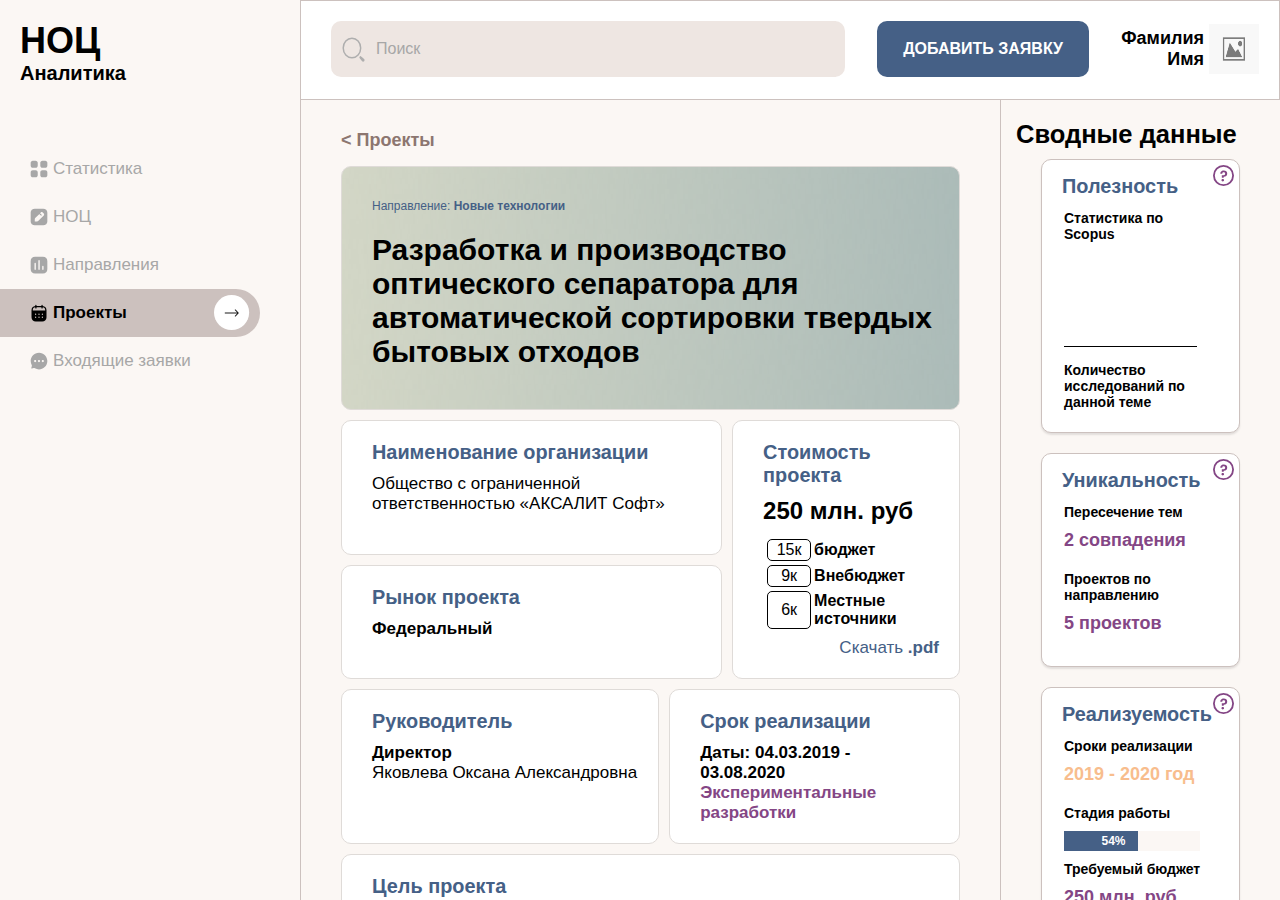
==== commit 42444f70: "добавлен общий стиль, и корректир подача заявок" ====
--- a/app/templates/index.html
+++ b/app/templates/index.html
@@ -1,6 +1,7 @@
 <html>
     <head>
         <title>НОЦ Аналитика</title>
+        <link rel="stylesheet" href="../static/css/general-style.css">
         <link rel="stylesheet" href="../static/css/project-style.css">
     </head>
     <body>
@@ -211,7 +212,7 @@
                   </label>
                   <input type="file" id="file-upload" name="file" accept=".pdf,.doc,.docx">
                 <div class="form_buttons">
-                    <button class="fill_form_butn" type="button">ЗАПОЛНИТЬ ФОРМУ</button>
+                    <a class="fill_form_butn" download href="../static/form/application_form.docx" >СКАЧАТЬ ФОРМУ</a>
                     <input class="send_doc_butn" type="submit" value="ОТПРАВИТЬ ДОКУМЕНТ">
                 </div>
             </form>
--- a/app/static/css/general-style.css
+++ b/app/static/css/general-style.css
@@ -0,0 +1,394 @@
+body{
+    margin: 0;
+    padding: 0;
+    font-family: 'Poppins', sans-serif;
+    font-size: 17px;
+    display: flex;
+    flex-wrap: nowrap;
+    background-color: #FBF7F4;
+}
+
+a{
+    margin: 0;
+    padding: 0;
+    text-decoration: none;
+    color: inherit;
+}
+
+header{
+    flex: 1;
+    min-width: 300px;
+    height: 100vh;
+    overflow: hidden;
+    border-right: 1px solid #CCC1BE;
+}
+
+.site-title{
+    margin: 0;
+    padding: 20px;
+}
+
+.site-title h1{
+    margin: 0;
+    padding: 0;
+    font-size: 36px;
+}
+
+.site-title .analitica{
+    margin: 0;
+    padding: 0;
+    font-size: 20px;
+}
+
+.nav-items{
+    margin: 0;
+    padding: 0;
+    margin-top: 40px;
+    margin-right: 40px;
+    list-style: none;
+}
+
+.nav-item-icon{
+    margin-right: 5px;
+    padding-top: 15px;
+    padding-bottom: 15px;
+}
+
+.nav-item a {
+    display: flex;
+    align-items: center;
+    padding-left: 30px;
+    color: #A7A7A7;
+}
+
+.nav_active_item{
+    display: none;
+    padding: 0;
+    margin: 0;
+    margin-left: auto;
+    margin-right: 10px;
+}
+
+.nav-item-link:hover .nav_active_item, .active .nav_active_item{
+    display: block;
+}
+
+.nav-item-link:hover{
+    background-color: #CCC1BE;
+    border-top-right-radius: 30px;
+    border-bottom-right-radius: 30px;
+    color: black;
+    font-weight: bold;
+}
+
+.nav-item-link:hover .nav-item-icon, .active .nav-item-icon{
+    filter: brightness(0) saturate(100%);
+}
+
+.active{
+    background-color: #CCC1BE;
+    border-top-right-radius: 30px;
+    border-bottom-right-radius: 30px;
+    color: black !important;
+    font-weight: bold;
+}
+
+
+main{
+    flex: 6;
+    width: 100%;
+    display: grid;
+    grid-template-rows: 100px 1fr;
+}
+
+
+.top-content{
+    overflow: hidden;
+    background-color: #FFFFFF;
+    border: 1px solid #CCC1BE;
+    border-left: none;
+}
+
+.top-menu{
+    margin: 0;
+    padding: 20px;
+    padding-left: 30px;
+    display: flex;
+}
+
+.search{
+    display: inline-flex;
+    width: 514px;
+    height: 56px;
+    margin: 0;
+    padding: 0;
+    border-radius: 10px;
+    border-style: none;
+    background-color: #EEE6E2;
+
+}
+
+.search-icon{
+    align-self: center;
+    padding-left: 10px;
+    padding-right: 10px;
+    order: -1;
+}
+.search input{
+    margin: 0;
+    padding: 0;
+    border: 0;
+    width: 460px;
+    height: 56px;
+    background-color: #EEE6E2;
+}
+
+.search input::placeholder {
+    font-size: 16px;
+    color: #A7A7A7;
+}
+.search input:focus {
+    outline: none;
+  }
+
+.top-menu button{
+    width: 212px;
+    height: 56px;
+    margin-left: auto;
+    border-style: none;
+    border-radius: 10px;
+    background-color: #456086;
+    color: white;
+    font-size: 16px;
+    font-weight: bold;
+    text-transform: uppercase;
+    cursor: pointer;
+}
+
+.profile, .profile_not_auth{
+    display: flex;
+    align-items: center;
+    padding: 0;
+    margin: 0;
+    margin-left: auto;
+    font-size: 18px;
+    font-weight: bold;
+    text-align: end;
+}
+
+.profile_not_auth{
+    padding: 0 40 0 40;
+    font-size: 20px;
+    color: #FFFFFF;
+    background-color: #456086;
+    border-radius: 10px;
+    border: thin solid #456086
+}
+
+.profile_not_auth:hover{
+    color: #456086;
+    background-color: #FFFFFF;
+}
+
+.profile-icon{
+    margin-left: 5px;
+}
+
+#blackout{
+    background-color: rgba(1, 1, 1, 0.3);
+    position: fixed;
+    z-index: 100;
+    display: none;
+    width: 100%;
+    height: 100%;
+}
+
+#form{
+    z-index: 150;
+    width: 600px;
+    height: 300px;
+    text-align: center;
+    font-weight: bold;
+    font-size: 20px;
+    color: #456086;
+    display: none;
+    position: fixed;
+    top: 50%;
+    left: 50%;
+    transform: translate(-50%, -50%);
+    background-color: #FFFFFF;
+    border-radius: 5px;
+    border: none;
+}
+
+#form form{
+    height: 100%;
+    width: 100%;
+}
+
+.fill_form_butn, .send_doc_butn{
+    width: 180px;
+    height: 45px;
+    border-radius: 5px;
+    font-weight: bold;
+    cursor: pointer;
+}
+
+.form_buttons{
+    display: flex;
+    flex-wrap: nowrap;
+    column-gap: 20px;
+    position: absolute;
+    left: 0; bottom: 10px; right: 0;
+    justify-content: center;
+
+}
+
+.fill_form_butn{
+    box-sizing: border-box;
+    display: flex;
+    align-items: center;
+    justify-content: center;
+    font-size: 14px;
+    color: #456086;
+    background-color: #FFFFFF;
+    border: solid #456086;
+}
+
+.send_doc_butn{
+    color: #FFFFFF;
+    border: none;
+    background-color: #456086;
+}
+
+#file-upload {
+    display: none;
+}
+
+.custom-file-upload p{
+    font-size: 14px;
+    color: black;
+    font-weight: normal;
+}
+
+.custom-file-upload {
+    display: inline-block;
+    cursor: pointer;
+}
+
+.auth_block{
+    z-index: 150;
+    width: 652px;
+    height: 455px;
+    position: fixed;
+    top: 50%;
+    left: 50%;
+    transform: translate(-50%, -50%);
+    box-shadow: 0px 20px 50px rgba(0, 0, 0, 0.1);
+    border-radius: 20px;
+    background: #FFFFFF;
+}
+
+.registration_open{
+    display: flex;
+    gap: 12px;
+    justify-content: center;
+    padding-top: 30px;
+}
+
+.reg{
+    background: #E7E5E3;
+    border: 1.06268px solid #DFDBD8;
+    border-radius: 12.7522px;
+    width: 159px;
+    height: 51px;
+    font-weight: 700;
+    font-size: 20px;
+    line-height: 30px;
+    cursor: pointer;
+}
+
+.open{
+    background: #E7E5E3;
+    border: 1.06268px solid #DFDBD8;
+    border-radius: 12.7522px;
+    width: 159px;
+    height: 51px;
+    font-weight: 700;
+    font-size: 20px;
+    line-height: 30px;
+    cursor: pointer;
+
+}
+
+.reg_active{
+    background: #A7A7A7 !important;
+}
+
+.initials{
+    color: #1A1A1A;
+    margin-left: 215px;
+    margin-top: 8px;
+}
+.initials1{
+    margin-top: 18px;
+    color: #1A1A1A;
+    margin-left: 215px;
+}
+
+.registration_text{
+    background: #E7E5E3;
+    border: 1.06268px solid #DFDBD8;
+    border-radius: 12.7522px;
+    width: 222px;
+    height: 22px;
+    padding-left: 11px;
+    color: #A7A7A7;
+    margin-left: 215px;
+    margin-top: -10px;
+    
+}
+.register_butn, .auth_butn{
+    width: 222px;
+    height: 32px;
+    margin-top: 29px;
+    margin-left: 215px;
+    border-style: none;
+    border-radius: 10px;
+    background-color: #456086;
+    color: white;
+    font-size: 16px;
+    font-weight: bold;
+    text-transform: uppercase;
+    justify-content: center;
+    cursor: pointer;
+}
+
+.quest{
+    display: flex;
+    gap: 204x;
+    justify-content: center;
+    align-items: center;
+    margin-top: 10px;
+}
+
+.press_here{
+    color: #456086;
+    width: 87px;
+    height: 18px;
+    font-size: 12px;
+    line-height: 18px;
+    border-style: none;
+    background: none;
+    margin: 0;
+    padding: 0;
+    cursor: pointer;
+
+}
+
+.question{
+    color: #A7A7A7;
+    width: 110px;
+    font-size: 12px;
+    line-height: 18px;
+}--- a/app/static/css/project-style.css
+++ b/app/static/css/project-style.css
@@ -1,203 +1,8 @@
-body{
-    margin: 0;
-    padding: 0;
-    font-family: 'Poppins', sans-serif;
-    font-size: 17px;
-    display: flex;
-    flex-wrap: nowrap;
-    background-color: #FBF7F4;
-}
-
-a{
-    margin: 0;
-    padding: 0;
-    text-decoration: none;
-    color: inherit;
-}
-
-header{
-    flex: 1;
-    min-width: 300px;
-    height: 100vh;
-    overflow: hidden;
-    border-right: 1px solid #CCC1BE;
-}
-
-.site-title{
-    margin: 0;
-    padding: 20px;
-}
-
-.site-title h1{
-    margin: 0;
-    padding: 0;
-    font-size: 36px;
-}
-
-.site-title .analitica{
-    margin: 0;
-    padding: 0;
-    font-size: 20px;
-}
-
-.nav-items{
-    margin: 0;
-    padding: 0;
-    margin-top: 40px;
-    margin-right: 40px;
-    list-style: none;
-}
-
-.nav-item-icon{
-    margin-right: 5px;
-    padding-top: 15px;
-    padding-bottom: 15px;
-}
-
-.nav-item a {
-    display: flex;
-    align-items: center;
-    padding-left: 30px;
-    color: #A7A7A7;
-}
-
-.nav_active_item{
-    display: none;
-    padding: 0;
-    margin: 0;
-    margin-left: auto;
-    margin-right: 10px;
-}
-
-.nav-item-link:hover .nav_active_item, .active .nav_active_item{
-    display: block;
-}
-
-.nav-item-link:hover{
-    background-color: #CCC1BE;
-    border-top-right-radius: 30px;
-    border-bottom-right-radius: 30px;
-    color: black;
-    font-weight: bold;
-}
-
-.nav-item-link:hover .nav-item-icon, .active .nav-item-icon{
-    filter: brightness(0) saturate(100%);
-}
-
-.active{
-    background-color: #CCC1BE;
-    border-top-right-radius: 30px;
-    border-bottom-right-radius: 30px;
-    color: black !important;
-    font-weight: bold;
-}
-
-
-main{
-    flex: 6;
-    width: 100%;
-    display: grid;
-    grid-template-rows: 100px 1fr;
-}
-
 .project_main{
     width: 100%;
     display: grid;
     grid-template-columns: auto 280px;
     overflow: hidden;
-}
-
-.top-content{
-    overflow: hidden;
-    background-color: #FFFFFF;
-    border: 1px solid #CCC1BE;
-    border-left: none;
-}
-
-.top-menu{
-    margin: 0;
-    padding: 20px;
-    padding-left: 30px;
-    display: flex;
-}
-
-.search{
-    display: inline-flex;
-    width: 514px;
-    height: 56px;
-    margin: 0;
-    padding: 0;
-    border-radius: 10px;
-    border-style: none;
-    background-color: #EEE6E2;
-
-}
-
-.search-icon{
-    align-self: center;
-    padding-left: 10px;
-    padding-right: 10px;
-    order: -1;
-}
-.search input{
-    margin: 0;
-    padding: 0;
-    border: 0;
-    width: 460px;
-    height: 56px;
-    background-color: #EEE6E2;
-}
-
-.search input::placeholder {
-    font-size: 16px;
-    color: #A7A7A7;
-}
-.search input:focus {
-    outline: none;
-  }
-
-.top-menu button{
-    width: 212px;
-    height: 56px;
-    margin-left: auto;
-    border-style: none;
-    border-radius: 10px;
-    background-color: #456086;
-    color: white;
-    font-size: 16px;
-    font-weight: bold;
-    text-transform: uppercase;
-    cursor: pointer;
-}
-
-.profile, .profile_not_auth{
-    display: flex;
-    align-items: center;
-    padding: 0;
-    margin: 0;
-    margin-left: auto;
-    font-size: 18px;
-    font-weight: bold;
-    text-align: end;
-}
-
-.profile_not_auth{
-    padding: 0 30 0 30;
-    font-size: 20px;
-    color: #FFFFFF;
-    background-color: #456086;
-    border-radius: 10px;
-    border: thin solid #456086
-}
-
-.profile_not_auth:hover{
-    color: #456086;
-    background-color: #FFFFFF;
-}
-
-.profile-icon{
-    margin-left: 5px;
 }
 
 .left-content{
@@ -229,86 +34,6 @@
 
 .left-content::-webkit-scrollbar, .right-content::-webkit-scrollbar{
     display: none;
-}
-
-
-#blackout{
-    background-color: rgba(1, 1, 1, 0.3);
-    position: fixed;
-    z-index: 100;
-    display: none;
-    width: 100%;
-    height: 100%;
-}
-
-
-#form{
-    z-index: 150;
-    width: 600px;
-    height: 300px;
-    text-align: center;
-    font-weight: bold;
-    font-size: 20px;
-    color: #456086;
-    display: none;
-    position: fixed;
-    top: 50%;
-    left: 50%;
-    transform: translate(-50%, -50%);
-    background-color: #FFFFFF;
-    border-radius: 5px;
-    border: none;
-}
-
-#form form{
-    height: 100%;
-    width: 100%;
-}
-
-.fill_form_butn, .send_doc_butn{
-    width: 180px;
-    height: 45px;
-    border-radius: 5px;
-    font-weight: bold;
-    cursor: pointer;
-}
-
-.form_buttons{
-    display: flex;
-    flex-wrap: nowrap;
-    column-gap: 20px;
-    position: absolute;
-    left: 0; bottom: 10px; right: 0;
-    justify-content: center;
-
-}
-
-.fill_form_butn{
-    color: #456086;
-    border-color: #456086;
-    background-color: #FFFFFF;
-    border-style: solid;
-}
-
-.send_doc_butn{
-    color: #FFFFFF;
-    border: none;
-    background-color: #456086;
-}
-
-#file-upload {
-    display: none;
-}
-
-.custom-file-upload p{
-    font-size: 14px;
-    color: black;
-    font-weight: normal;
-}
-
-.custom-file-upload {
-    display: inline-block;
-    cursor: pointer;
 }
 
 .right-content h2{
@@ -616,121 +341,6 @@
     margin-right: auto;
 }
 
-.auth_block{
-    z-index: 150;
-    width: 652px;
-    height: 455px;
-    position: fixed;
-    top: 50%;
-    left: 50%;
-    transform: translate(-50%, -50%);
-    box-shadow: 0px 20px 50px rgba(0, 0, 0, 0.1);
-    border-radius: 20px;
-    background: #FFFFFF;
-}
-.registration_open{
-    display: flex;
-    gap: 12px;
-    justify-content: center;
-    padding-top: 30px;
-}
-
-.reg{
-    background: #E7E5E3;
-    border: 1.06268px solid #DFDBD8;
-    border-radius: 12.7522px;
-    width: 159px;
-    height: 51px;
-    font-weight: 700;
-    font-size: 20px;
-    line-height: 30px;
-    cursor: pointer;
-}
-
-.open{
-    background: #E7E5E3;
-    border: 1.06268px solid #DFDBD8;
-    border-radius: 12.7522px;
-    width: 159px;
-    height: 51px;
-    font-weight: 700;
-    font-size: 20px;
-    line-height: 30px;
-    cursor: pointer;
-
-}
-
-.reg_active{
-    background: #A7A7A7 !important;
-}
-
-.initials{
-    color: #1A1A1A;
-    margin-left: 215px;
-    margin-top: 8px;
-}
-.initials1{
-    margin-top: 18px;
-    color: #1A1A1A;
-    margin-left: 215px;
-}
-
-.registration_text{
-    background: #E7E5E3;
-    border: 1.06268px solid #DFDBD8;
-    border-radius: 12.7522px;
-    width: 222px;
-    height: 22px;
-    padding-left: 11px;
-    color: #A7A7A7;
-    margin-left: 215px;
-    margin-top: -10px;
-    
-}
-.register_butn, .auth_butn{
-    width: 222px;
-    height: 32px;
-    margin-top: 29px;
-    margin-left: 215px;
-    border-style: none;
-    border-radius: 10px;
-    background-color: #456086;
-    color: white;
-    font-size: 16px;
-    font-weight: bold;
-    text-transform: uppercase;
-    justify-content: center;
-    cursor: pointer;
-}
-.quest{
-    display: flex;
-    gap: 204x;
-    justify-content: center;
-    align-items: center;
-    margin-top: 10px;
-}
-
-.press_here{
-    color: #456086;
-    width: 87px;
-    height: 18px;
-    font-size: 12px;
-    line-height: 18px;
-    border-style: none;
-    background: none;
-    margin: 0;
-    padding: 0;
-    cursor: pointer;
-
-}
-
-.question{
-    color: #A7A7A7;
-    width: 110px;
-    font-size: 12px;
-    line-height: 18px;
-}
-
 .project_decision{
     margin-top: 15px;
     display: flex;
